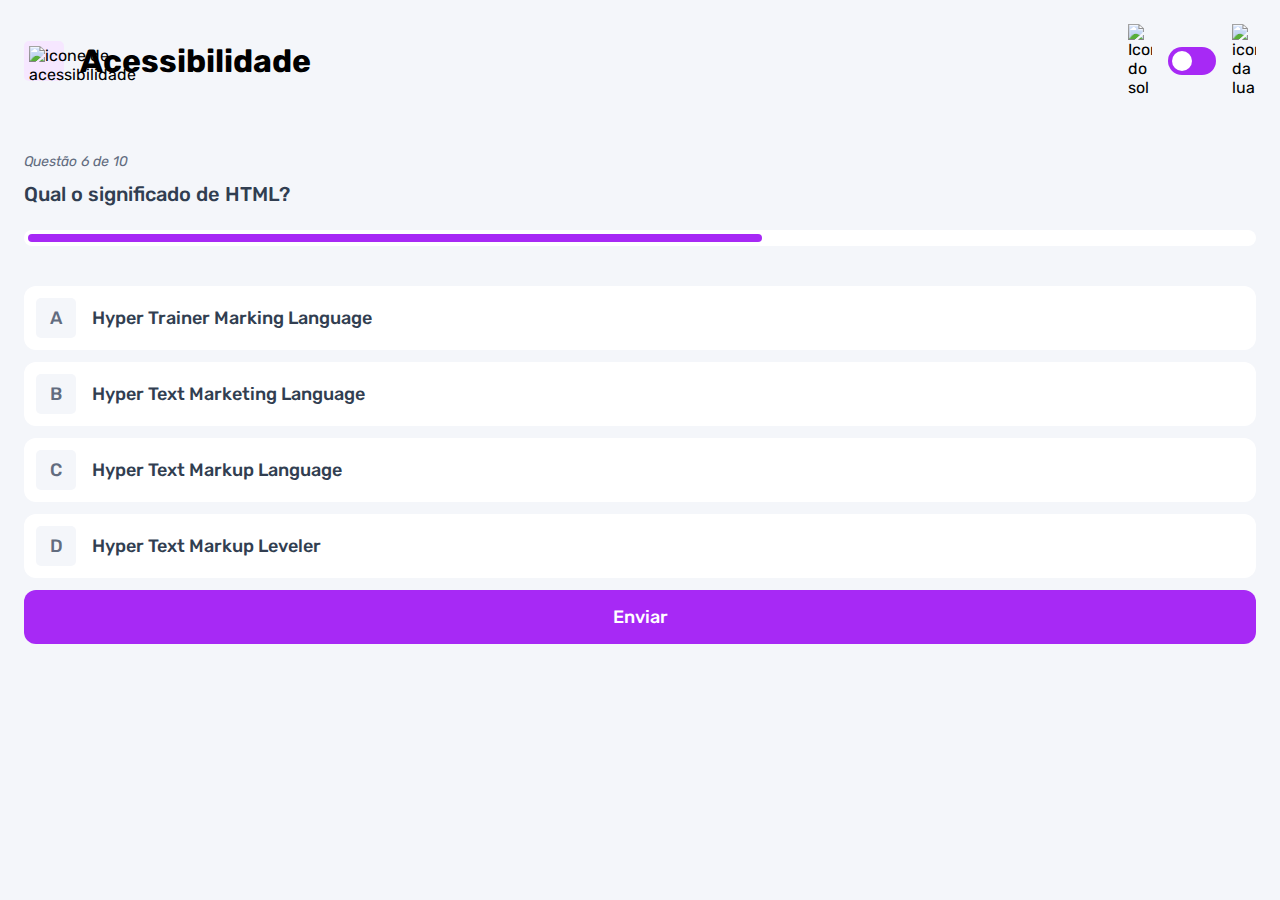
==== pages/quiz/quiz.html @ 8b6aaa0f "adicionado o efeito de seleção nas alternativas" ====
<!DOCTYPE html>
<html lang="en">
<head>
    <meta charset="UTF-8">
    <meta name="viewport" content="width=device-width, initial-scale=1.0">
    <link rel="preconnect" href="https://fonts.googleapis.com">
    <link rel="preconnect" href="https://fonts.gstatic.com" crossorigin>
    <link href="https://fonts.googleapis.com/css2?family=Rubik:ital,wght@0,300..900;1,300..900&display=swap" rel="stylesheet">
    <link rel="stylesheet" href="quiz.css">
    <title>Document</title>
</head>
<body>
    <header>
        <div class="assunto">
            <div class="assunto_icone">
                <img src="../../assets/images/icon-accessibility.svg" alt="icone de acessibilidade">
            </div>

            <h1>Acessibilidade</h1>
        </div>

        <div class="tema">
            <img src="../../assets/images/icon-sun-dark.svg" alt="Icone do sol">
            <button>
                <div></div>
            </button>
            <img src="../../assets/images/icon-moon-dark.svg" alt="icone da lua">
        </div>
    </header>

    <main>
        <section class="pergunta">
            <p>Questão 6 de 10</p>

            <h2>Qual o significado de HTML?</h2>

            <div class="barra_progresso">
                <div></div>
            </div>
        </section>

        <section class="alternativas">
            <form action="">
                <label for="alternativa_a">
                    <input type="radio" id="alternativa_a" name="alternativa">

                    <div>
                        <span>A</span>
                        Hyper Trainer Marking Language
                    </div>
                </label>

                <label for="alternativa_b">
                    <input type="radio" id="alternativa_b" name="alternativa">

                    <div>
                        <span>B</span>
                        Hyper Text Marketing Language
                    </div>
                </label>

                <label for="alternativa_c">
                    <input type="radio" id="alternativa_c" name="alternativa">

                    <div>
                        <span>C</span>
                        Hyper Text Markup Language
                    </div>
                </label>

                <label for="alternativa_d">
                    <input type="radio" id="alternativa_d" name="alternativa">

                    <div>
                        <span>D</span>
                        Hyper Text Markup Leveler
                    </div>
                </label>
            </form>

            <button>Enviar</button>
        </section>
    </main>
</body>
</html>
---- pages/quiz/quiz.css ----
* {
    margin: 0;
    padding: 0;
    box-sizing: border-box;
    font-family: "Rubik", sans-serif;
    -webkit-font-smoothing: antialiased;
}

:root {
    --bg-color: #f4f6fa;
    --purple: #a729f5;
    --primary-text-color: #313e51;
    --secondary-text-color: #626c7f;
    --button-bg: #fff;
    --shadow: 8px 16px 40 px 8px rgba(143, 168, 193, 0.14);
    --bg-html: #fff1e9;
    --bg-css: #e0fdef;
    --bg-javascript: #ebf9ff;
    --bg-acessibilidade: #f6e7ff;
    --white: #fff;
    --green: #26d782;
    --red: #ee5454;
    --bg-mobile: url(../../assets/images/pattern-background-mobile-light.svg);
    --bg-desktop: url(../../assets/images/pattern-background-desktop-light.svg);
}

body.escuro {
    --bg-mobile: url(../../assets/images/pattern-background-mobile-dark.svg);
    --bg-desktop: url(../../assets/images/pattern-background-desktop-dark.svg);
    --bg-color: #313e51;
    --primary-text-color: #fff;
    --secondary-text-color: #abc1e1;
    --button-bg: #3b4d66;
    --shadow: 0px 16px 40px 0px rgba(49, 62, 81, 0.14);
}

body {
    height: 100svh;
    background: var(--bg-mobile) var(--bg-color);
    background-repeat: no-repeat;
    background-size: cover;
}

header {
    display: flex;
    justify-content: space-between;
    padding: 16px 24px;
}

.assunto {
    display: flex;
    align-items: center;
    gap: 16px;
}

.assunto_icone {
    background: var(--bg-acessibilidade);
    width: 40px;
    height: 40px;
    padding: 5px;
    border-radius: 5px;
}

.assunto_icone img {
    width: 100%;
}

.assunto_icone h1 {
    font-size: 18px;
    font-weight: 500;
    color: var(--primary-text-color);
}

.tema {
    padding: 8px 0;
    display: flex;
    align-items: center;
    gap: 8px;

}

.tema img {
    width: 16px;

}

.tema button {
    height: 20px;
    width: 32px;
    background: var(--purple);
    border: 0;
    border-radius: 999px;
    padding: 4px;

}

.tema button div {
    background: var(--white);
    width: 12px;
    height: 12px;
    border-radius: 999px
}

main {
    padding: 32px 24px;
}

.pergunta {
    margin-bottom: 40px;
}

.pergunta p {
    font-style: italic;
    font-size: 14px;
    color: var(--secondary-text-color);
    margin-bottom: 12px;
}

.pergunta h2 {
    font-size: 20px;
    font-weight: 500;
    color: var(--primary-text-color);
    line-height: 24px;
    margin-bottom: 24px;
}

.barra_progresso {
    background: var(--button-bg);
    height: 16px;
    padding: 4px;
    border-radius: 999px;
}

.barra_progresso div {
    height: 100%;
    width: 60%;
    background: var(--purple);
    border-radius: 999px;
}

.alternativas form {
    display: flex;
    flex-direction: column;
    gap: 12px;
    font-size: 18px;
    margin-bottom: 12px;
}

.alternativas label {
    display: block;
    background: var(--button-bg);
    padding: 12px;
    font-size: 18px;
    font-weight: 500;
    border-radius: 12px;
    box-shadow: var(--shadow);
    color: var(--primary-text-color);
}

.alternativas label:has(input:checked) {
    outline: 3px solid var(--purple);

    & span {
        background: var(--purple);
        color: var(--white);
    }
}

.alternativas input{
    display: none;
}

.alternativas div {
    display: flex;
    align-items: center;
    gap: 16px;

    
}

.alternativas div span {
    display: block;
    width: 40px;
    height: 40px;
    background: var(--bg-color);
    border-radius: 5px;
    color: var(--secondary-text-color);

    display: flex;
    align-items: center;
    justify-content: center;
    flex-shrink: 0;
}

.alternativas button {
    padding: 16px;
    border-radius: 12px;
    border: none;
    background: var(--purple);
    color: var(--white);
    width: 100%;

    font-size: 18px;
    font-weight: 500;
}

@media(min-width: 1100px) {
    .tema {
        gap: 16px;
    }

    .tema img {
        width: 24px;
    }

    .tema button {
        width: 48px;
        height: 28px;
    }

    .tema button div {
        width: 20px;
        height: 20px;
    }
}
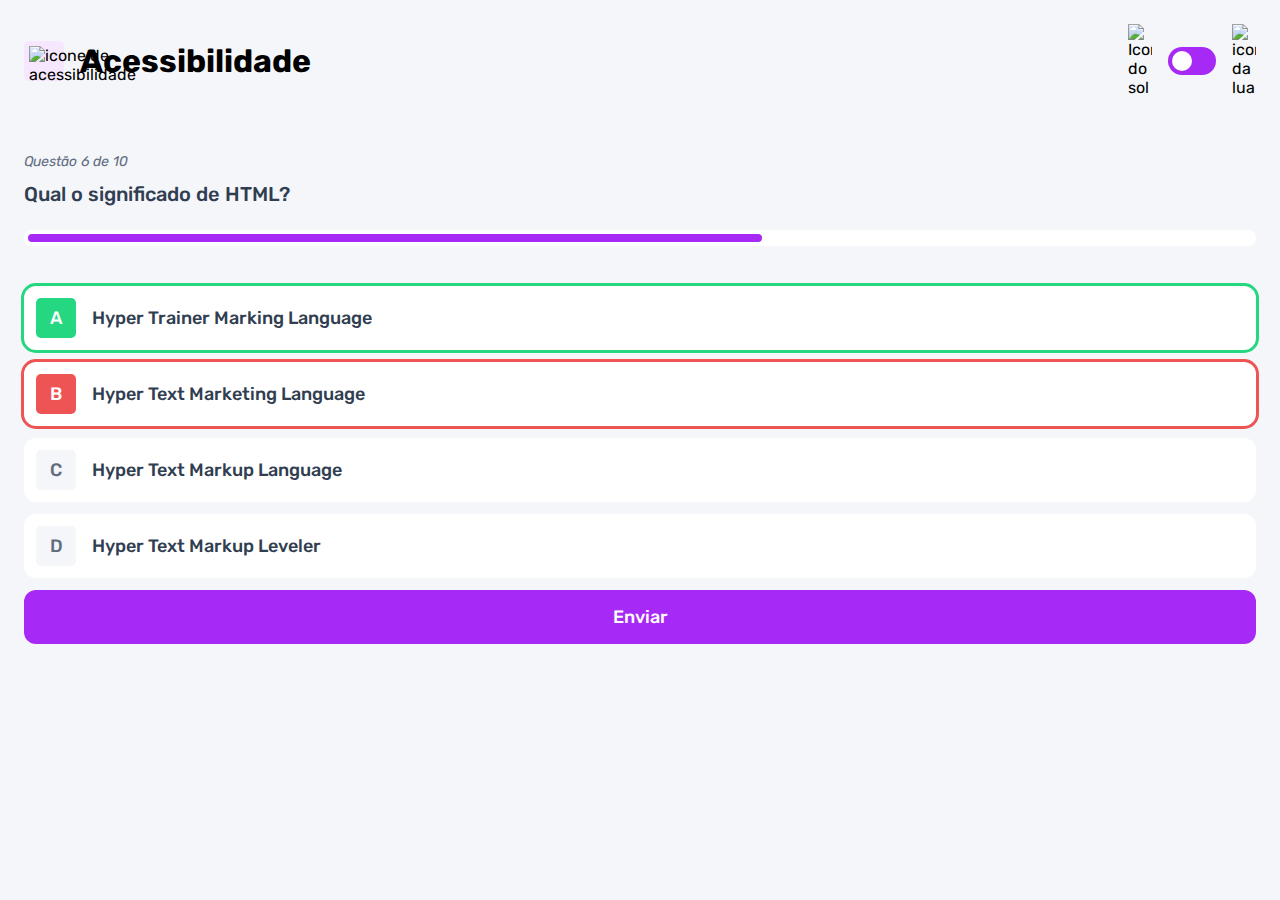
==== commit b440c21f: "adicionado o efeito para alternativas corretas e erradas" ====
--- a/pages/quiz/quiz.html
+++ b/pages/quiz/quiz.html
@@ -41,7 +41,7 @@
 
         <section class="alternativas">
             <form action="">
-                <label for="alternativa_a">
+                <label for="alternativa_a" id="correta">
                     <input type="radio" id="alternativa_a" name="alternativa">
 
                     <div>
@@ -50,7 +50,7 @@
                     </div>
                 </label>
 
-                <label for="alternativa_b">
+                <label for="alternativa_b" id="errada">
                     <input type="radio" id="alternativa_b" name="alternativa">
 
                     <div>
--- a/pages/quiz/quiz.css
+++ b/pages/quiz/quiz.css
@@ -166,6 +166,24 @@
     }
 }
 
+.alternativas label#correta {
+    outline: 3px solid var(--green);
+
+    & span {
+        background: var(--green);
+        color: var(--white);
+    }
+}
+
+.alternativas label#errada {
+    outline: 3px solid var(--red);
+
+    & span {
+        background: var(--red);
+        color: var(--white);
+    }
+}
+
 .alternativas input{
     display: none;
 }
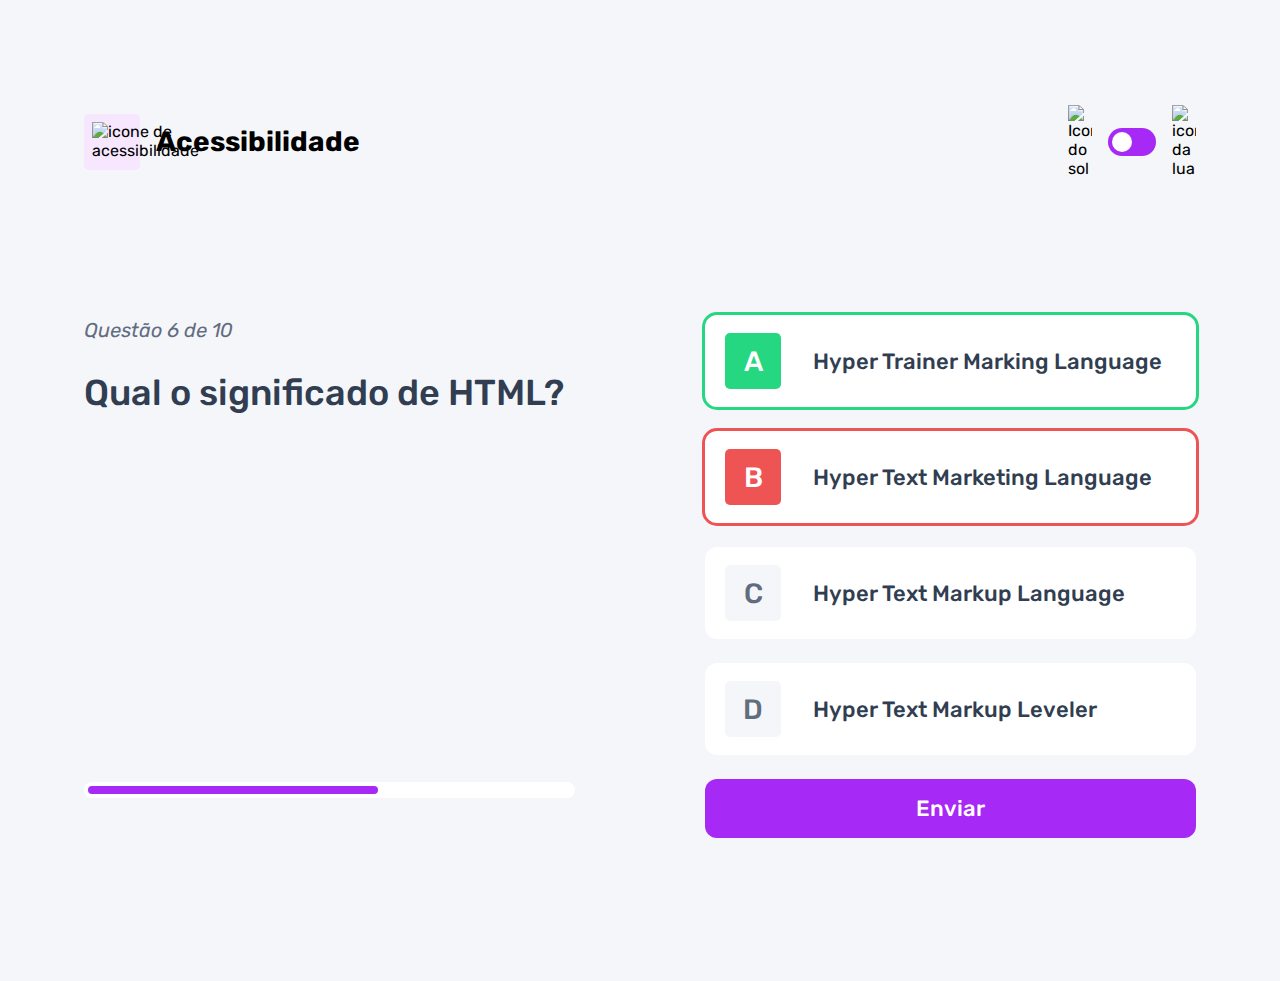
==== commit cbffe117: "adicionada a resposividade para o desktop" ====
--- a/pages/quiz/quiz.html
+++ b/pages/quiz/quiz.html
@@ -30,10 +30,11 @@
 
     <main>
         <section class="pergunta">
-            <p>Questão 6 de 10</p>
+            <div>
+                <p>Questão 6 de 10</p>
 
-            <h2>Qual o significado de HTML?</h2>
-
+                <h2>Qual o significado de HTML?</h2>
+            </div>
             <div class="barra_progresso">
                 <div></div>
             </div>
--- a/pages/quiz/quiz.css
+++ b/pages/quiz/quiz.css
@@ -223,6 +223,22 @@
 }
 
 @media(min-width: 1100px) {
+    header {
+        margin-block: 81px;
+        max-width: 1160px;
+        margin-inline: auto;
+    }
+
+    .assunto_icone {
+        width: 56px;
+        height: 56px;
+        padding: 8px;
+    }
+
+    .assunto h1 {
+        font-size: 28px;
+    }
+
     .tema {
         gap: 16px;
     }
@@ -240,4 +256,58 @@
         width: 20px;
         height: 20px;
     }
+
+    main {
+        max-width: 1160px;
+        margin-inline: auto;
+
+        display: flex;
+        gap: 130px;
+    }
+
+    section {
+        width: 100%;
+    }
+
+    .pergunta {
+        display: flex;
+        flex-direction: column;
+        justify-content: space-between;
+    }
+
+    .pergunta p {
+        font-size: 20px;
+        line-height: 30px;
+        margin-bottom: 27px;
+    }
+
+    .pergunta h2 {
+        font-size: 36px;
+        line-height: 42px;
+
+    }
+
+    .alternativas form {
+        gap: 24px;
+        margin-bottom: 24px;
+    }
+
+    .alternativas label {
+        font-size: 22px;
+        padding: 18px 20px;
+    }
+
+    .alternativas div {
+        gap: 32px;
+    }
+
+    .alternativas div span {
+        width: 56px;
+        height: 56px;
+        font-size: 28px;
+    }
+
+    .alternativas button {
+        font-size: 22px;
+    }
 }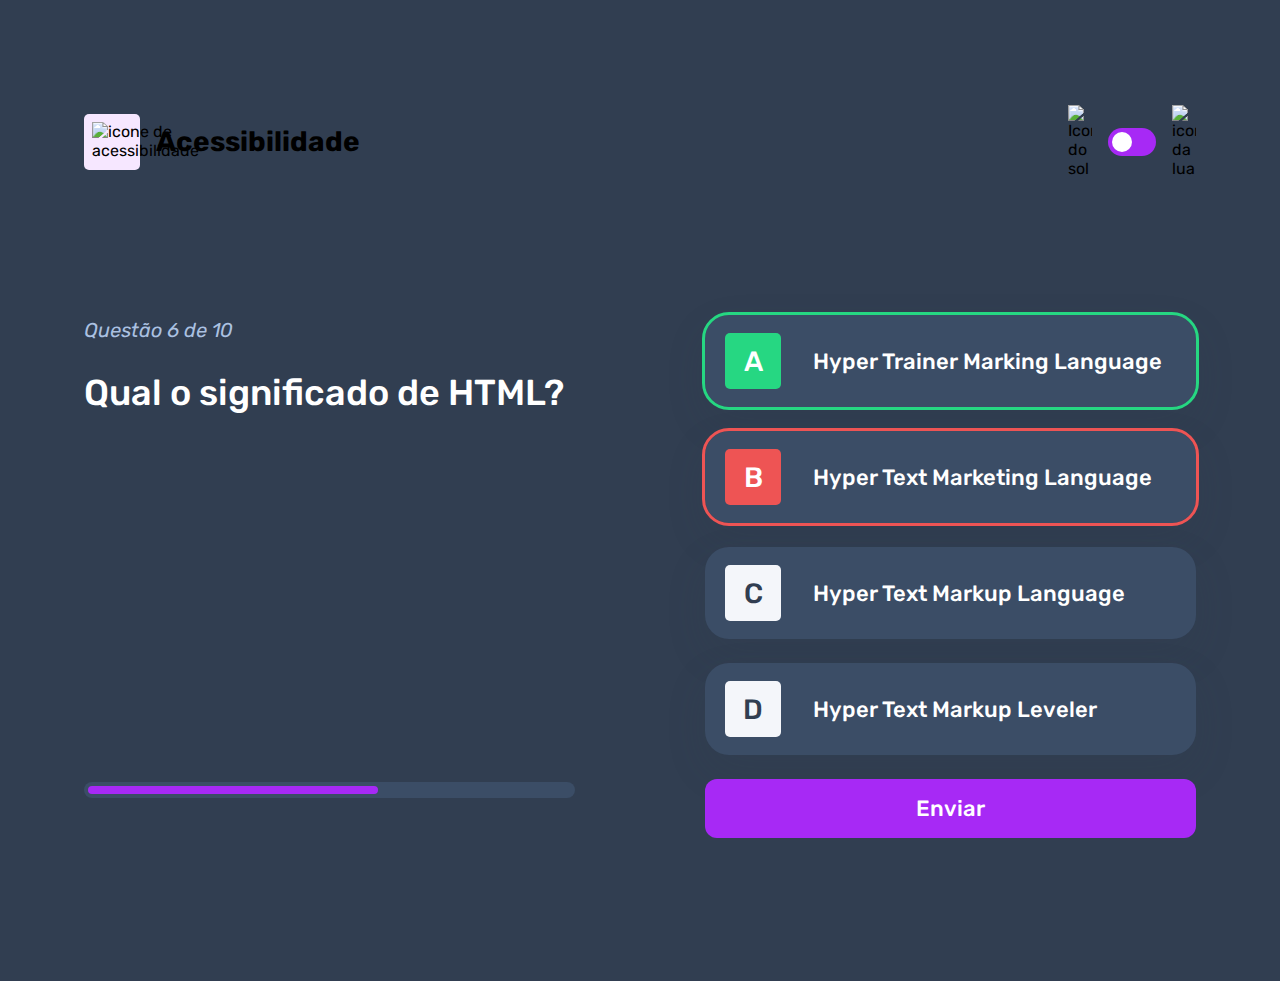
==== commit bfe25526: "ajuste das cores do tema dark" ====
--- a/pages/quiz/quiz.html
+++ b/pages/quiz/quiz.html
@@ -9,7 +9,7 @@
     <link rel="stylesheet" href="quiz.css">
     <title>Document</title>
 </head>
-<body>
+<body class="escuro">
     <header>
         <div class="assunto">
             <div class="assunto_icone">
--- a/pages/quiz/quiz.css
+++ b/pages/quiz/quiz.css
@@ -8,7 +8,10 @@
 
 :root {
     --bg-color: #f4f6fa;
+    --bg-span: #f4f6fa;
+    --color-span: #626c7f;
     --purple: #a729f5;
+    --purple-hover: rgba(167, 41, 245, 0.7);
     --primary-text-color: #313e51;
     --secondary-text-color: #626c7f;
     --button-bg: #fff;
@@ -25,9 +28,10 @@
 }
 
 body.escuro {
+    --bg-color: #313e51;
+    --color-span: #313e51;
     --bg-mobile: url(../../assets/images/pattern-background-mobile-dark.svg);
     --bg-desktop: url(../../assets/images/pattern-background-desktop-dark.svg);
-    --bg-color: #313e51;
     --primary-text-color: #fff;
     --secondary-text-color: #abc1e1;
     --button-bg: #3b4d66;
@@ -155,6 +159,14 @@
     border-radius: 12px;
     box-shadow: var(--shadow);
     color: var(--primary-text-color);
+    cursor: pointer;
+}
+
+.alternativas label:hover {
+    & span {
+        background: var(--bg-acessibilidade);
+        color: var(--purple);
+    }
 }
 
 .alternativas label:has(input:checked) {
@@ -200,9 +212,9 @@
     display: block;
     width: 40px;
     height: 40px;
-    background: var(--bg-color);
+    background: var(--bg-span);
     border-radius: 5px;
-    color: var(--secondary-text-color);
+    color: var(--color-span);
 
     display: flex;
     align-items: center;
@@ -222,6 +234,12 @@
     font-weight: 500;
 }
 
+.alternativas button:hover {
+    background: var(--purple-hover);
+    cursor: pointer;
+    transition: background 0.3s;
+}
+
 @media(min-width: 1100px) {
     header {
         margin-block: 81px;
@@ -295,6 +313,7 @@
     .alternativas label {
         font-size: 22px;
         padding: 18px 20px;
+        border-radius: 24px;
     }
 
     .alternativas div {
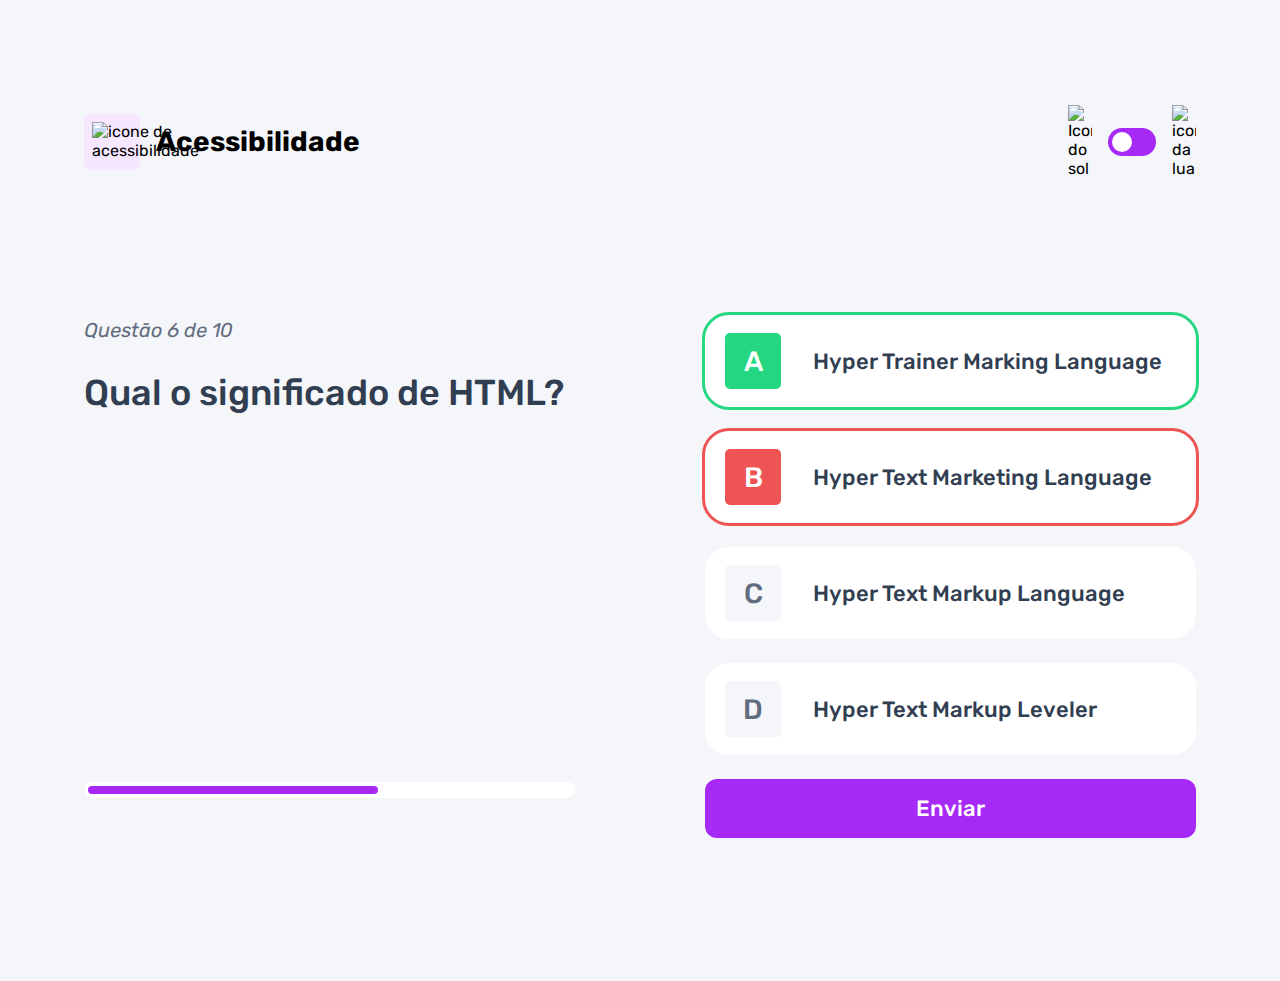
==== commit a2e9ebb5: "ajuste do fundo para o desktop no quiz.html" ====
--- a/pages/quiz/quiz.html
+++ b/pages/quiz/quiz.html
@@ -9,7 +9,7 @@
     <link rel="stylesheet" href="quiz.css">
     <title>Document</title>
 </head>
-<body class="escuro">
+<body>
     <header>
         <div class="assunto">
             <div class="assunto_icone">
--- a/pages/quiz/quiz.css
+++ b/pages/quiz/quiz.css
@@ -241,6 +241,12 @@
 }
 
 @media(min-width: 1100px) {
+    body{
+        background: var(--bg-desktop) var(--bg-color);
+        background-size: cover;
+        background-repeat: no-repeat;
+    }
+
     header {
         margin-block: 81px;
         max-width: 1160px;
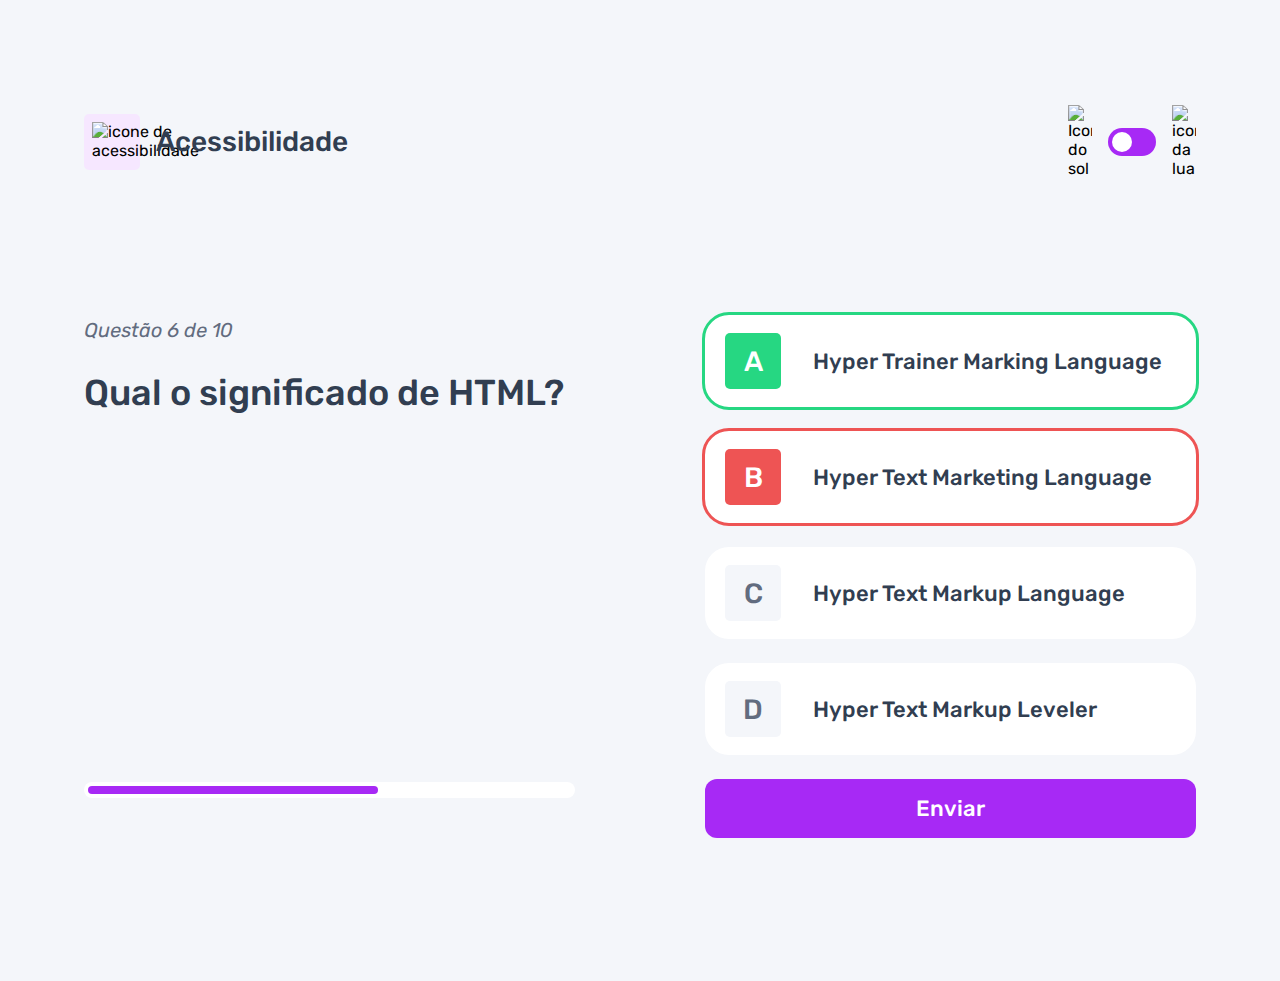
==== commit dcdbffeb: "adição do javacript do quiz.html para o trocar o tema" ====
--- a/pages/quiz/quiz.html
+++ b/pages/quiz/quiz.html
@@ -7,6 +7,7 @@
     <link rel="preconnect" href="https://fonts.gstatic.com" crossorigin>
     <link href="https://fonts.googleapis.com/css2?family=Rubik:ital,wght@0,300..900;1,300..900&display=swap" rel="stylesheet">
     <link rel="stylesheet" href="quiz.css">
+    <script src="./quiz.js" type="module" defer></script>
     <title>Document</title>
 </head>
 <body>
--- a/pages/quiz/quiz.css
+++ b/pages/quiz/quiz.css
@@ -69,7 +69,7 @@
     width: 100%;
 }
 
-.assunto_icone h1 {
+.assunto h1 {
     font-size: 18px;
     font-weight: 500;
     color: var(--primary-text-color);
@@ -95,7 +95,8 @@
     border: 0;
     border-radius: 999px;
     padding: 4px;
-
+    display: flex;
+    cursor: pointer;
 }
 
 .tema button div {
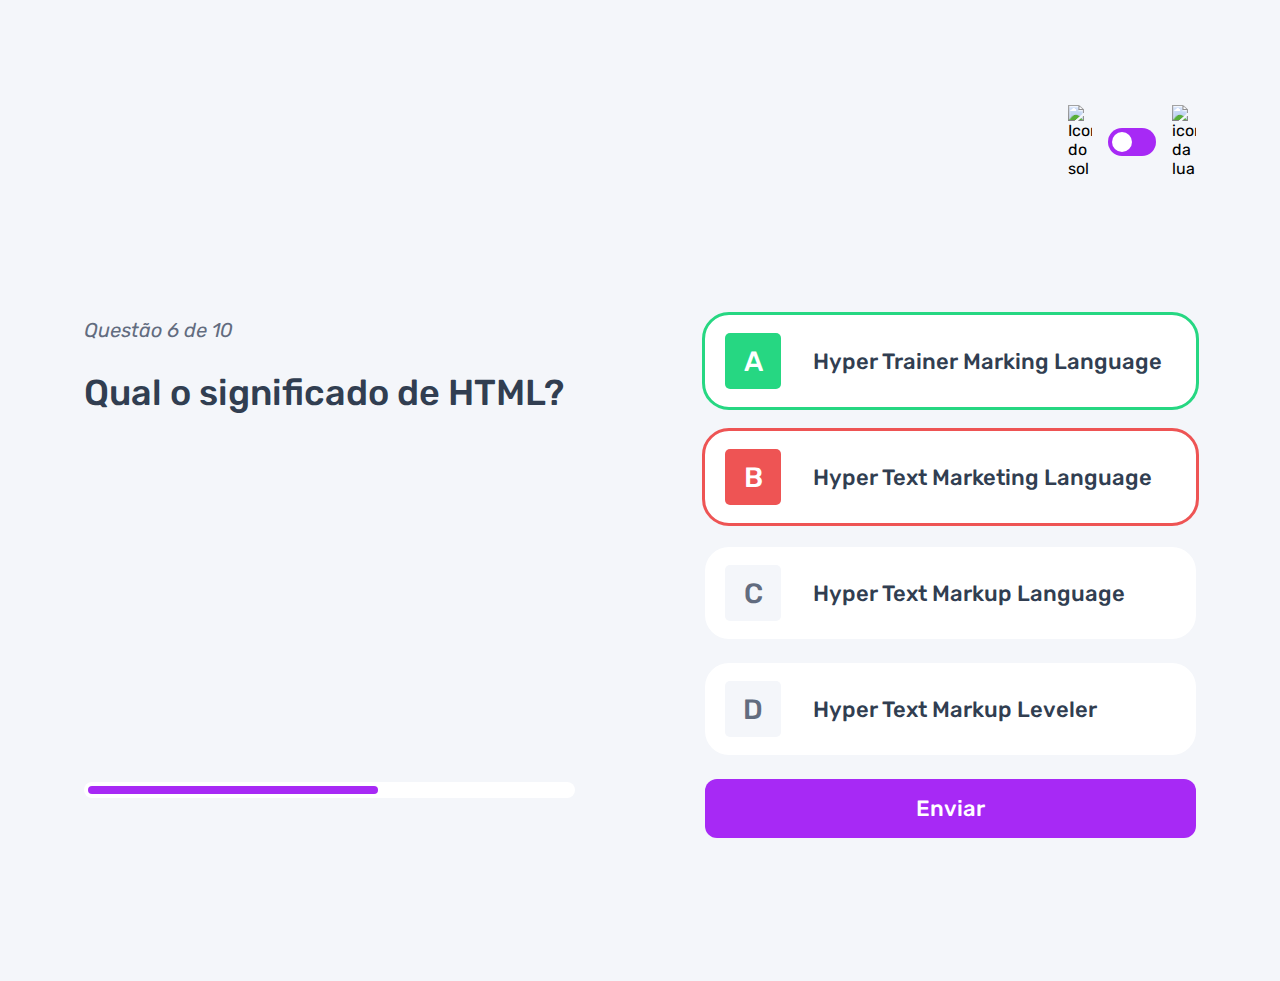
==== commit be9e50a5: "alteração dinamica dp assunto da pagina" ====
--- a/pages/quiz/quiz.html
+++ b/pages/quiz/quiz.html
@@ -14,10 +14,10 @@
     <header>
         <div class="assunto">
             <div class="assunto_icone">
-                <img src="../../assets/images/icon-accessibility.svg" alt="icone de acessibilidade">
+                <img src="" alt="">
             </div>
 
-            <h1>Acessibilidade</h1>
+            <h1></h1>
         </div>
 
         <div class="tema">
--- a/pages/quiz/quiz.css
+++ b/pages/quiz/quiz.css
@@ -58,11 +58,26 @@
 }
 
 .assunto_icone {
-    background: var(--bg-acessibilidade);
     width: 40px;
     height: 40px;
     padding: 5px;
     border-radius: 5px;
+}
+
+.assunto_icone.html{
+    background: var(--bg-html);
+}
+
+.assunto_icone.css {
+    background: var(--bg-css);
+}
+
+.assunto_icone.javascript {
+    background: var(--bg-javascript);
+}
+
+.assunto_icone.acessibilidade {
+    background: var(--bg-acessibilidade);
 }
 
 .assunto_icone img {
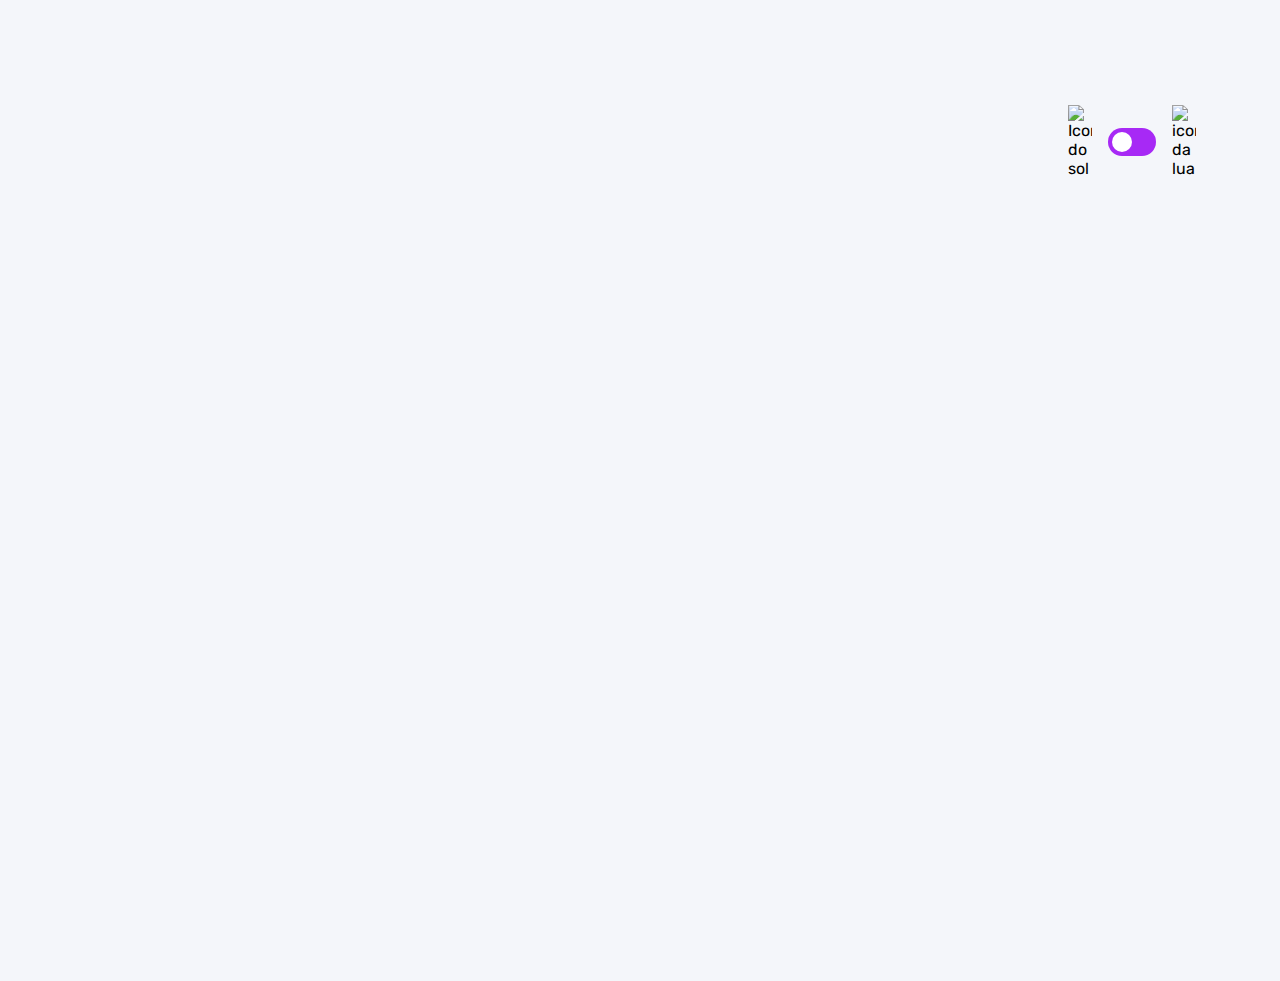
==== commit b8061170: "adicionadas as funções de buscar e montar as perguntas no html" ====
--- a/pages/quiz/quiz.html
+++ b/pages/quiz/quiz.html
@@ -30,58 +30,7 @@
     </header>
 
     <main>
-        <section class="pergunta">
-            <div>
-                <p>Questão 6 de 10</p>
-
-                <h2>Qual o significado de HTML?</h2>
-            </div>
-            <div class="barra_progresso">
-                <div></div>
-            </div>
-        </section>
-
-        <section class="alternativas">
-            <form action="">
-                <label for="alternativa_a" id="correta">
-                    <input type="radio" id="alternativa_a" name="alternativa">
-
-                    <div>
-                        <span>A</span>
-                        Hyper Trainer Marking Language
-                    </div>
-                </label>
-
-                <label for="alternativa_b" id="errada">
-                    <input type="radio" id="alternativa_b" name="alternativa">
-
-                    <div>
-                        <span>B</span>
-                        Hyper Text Marketing Language
-                    </div>
-                </label>
-
-                <label for="alternativa_c">
-                    <input type="radio" id="alternativa_c" name="alternativa">
-
-                    <div>
-                        <span>C</span>
-                        Hyper Text Markup Language
-                    </div>
-                </label>
-
-                <label for="alternativa_d">
-                    <input type="radio" id="alternativa_d" name="alternativa">
-
-                    <div>
-                        <span>D</span>
-                        Hyper Text Markup Leveler
-                    </div>
-                </label>
-            </form>
-
-            <button>Enviar</button>
-        </section>
+        
     </main>
 </body>
 </html>--- a/pages/quiz/quiz.css
+++ b/pages/quiz/quiz.css
@@ -153,7 +153,6 @@
 
 .barra_progresso div {
     height: 100%;
-    width: 60%;
     background: var(--purple);
     border-radius: 999px;
 }
